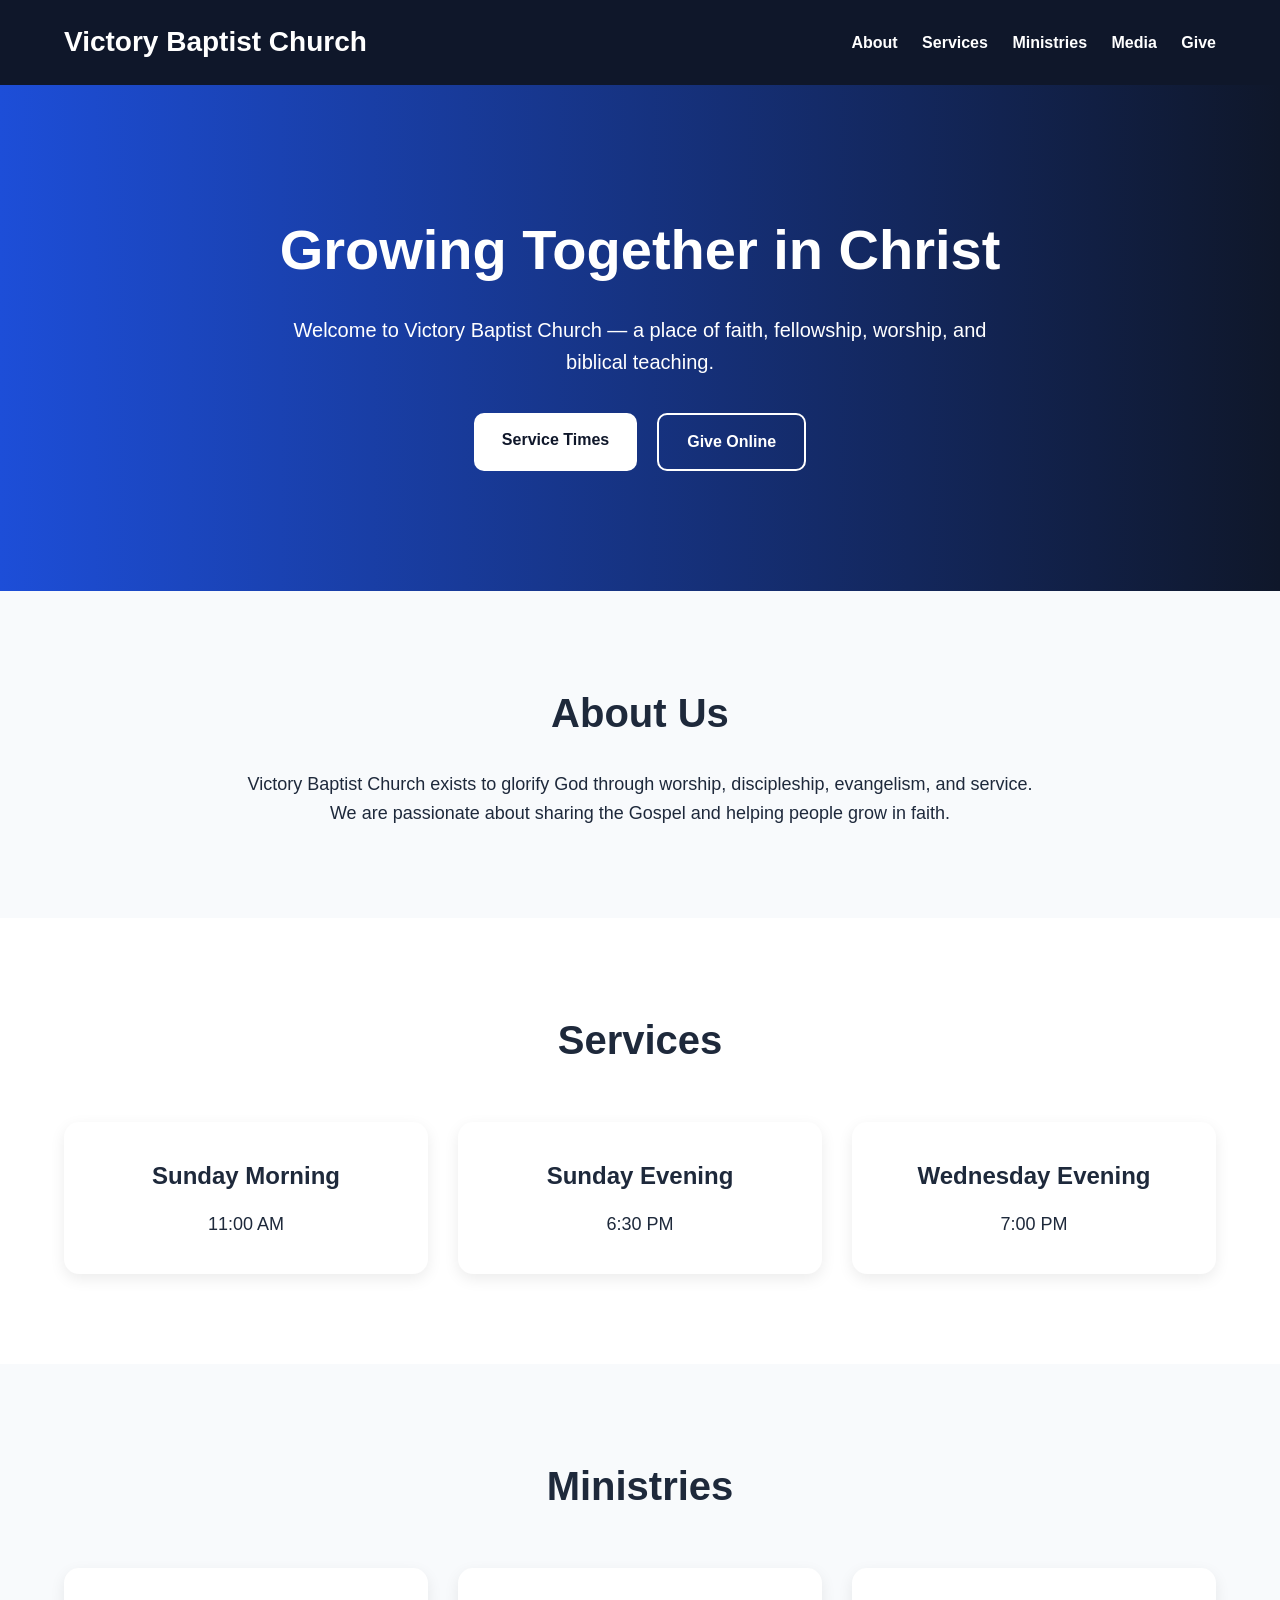
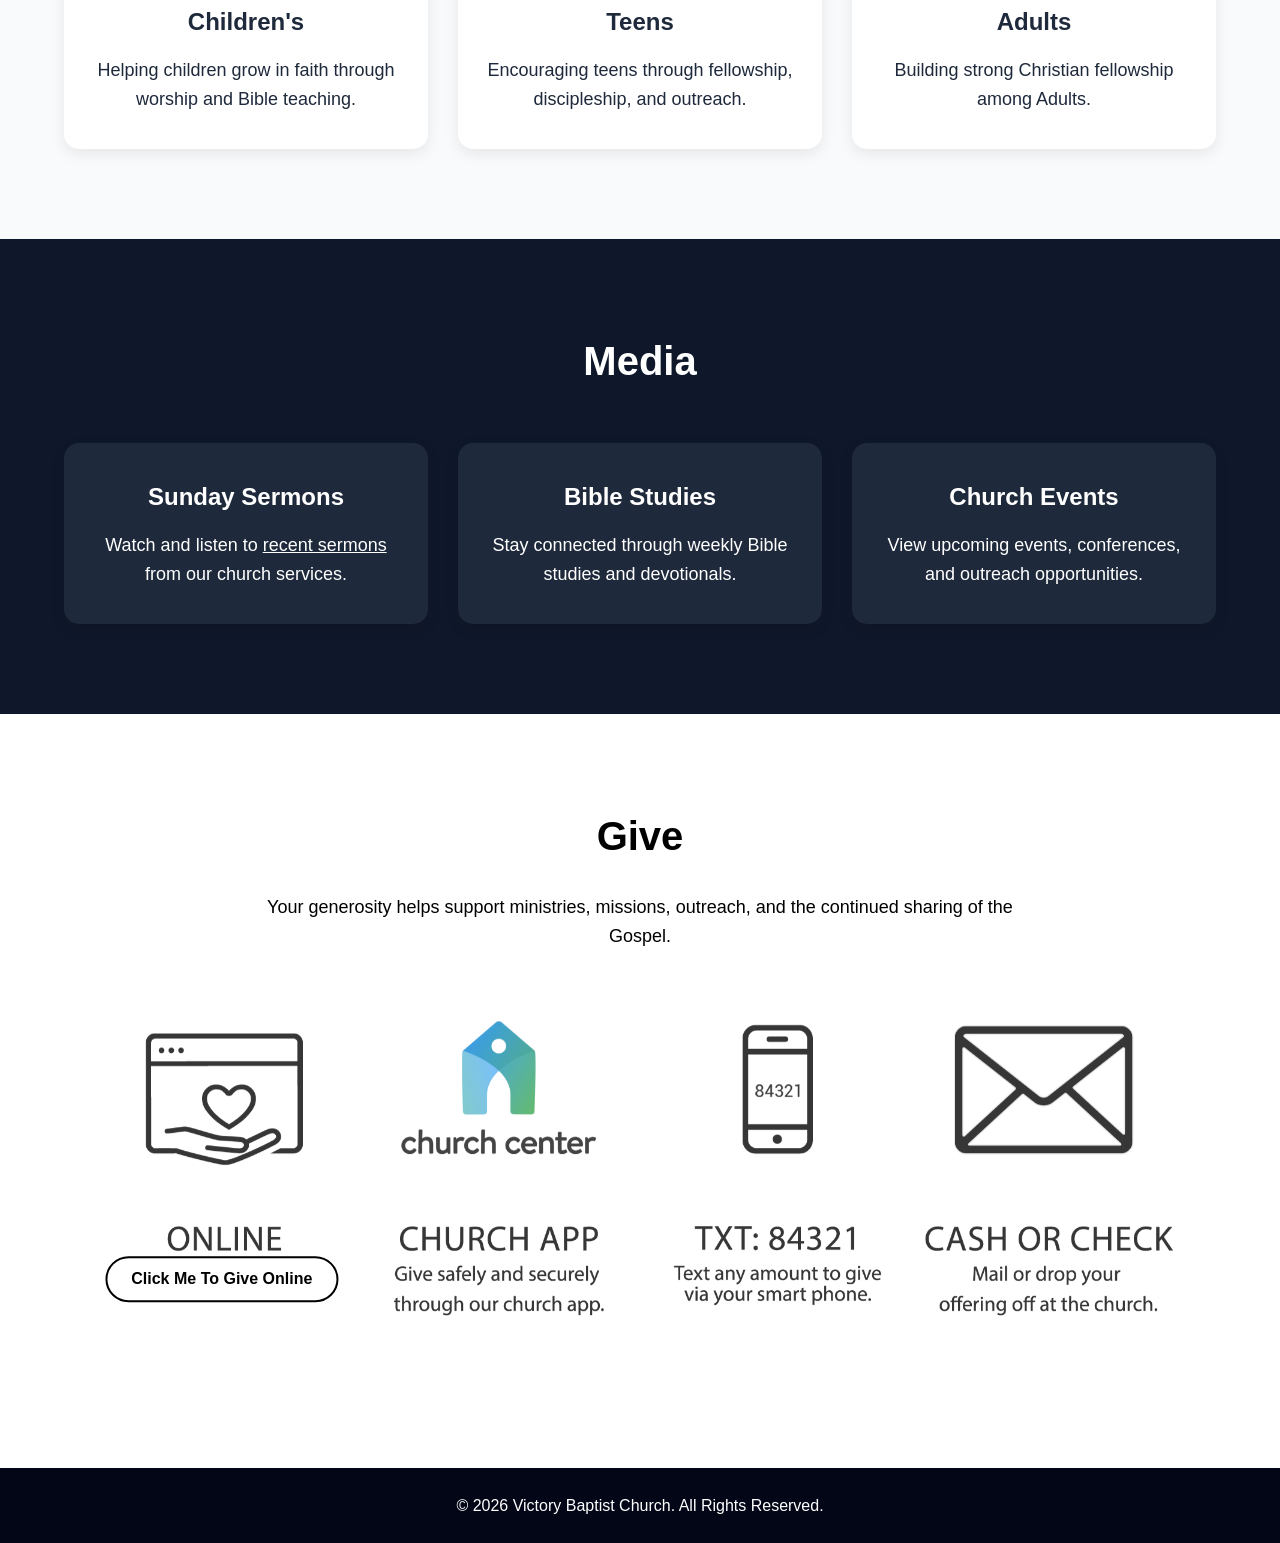
==== default.html @ 4fc5c0f0 "This is the base of what I am working with right now the images and the style sheet and the html" ====
<!DOCTYPE html>
<!-- saved from url=(0033)https://www.vbcbaytown.org/#media -->
<html lang="en">

<head>
	<meta http-equiv="Content-Type" content="text/html; charset=UTF-8">

	<meta name="viewport" content="width=device-width, initial-scale=1.0">
	<title>Victory Baptist Church</title>
	<link rel="stylesheet" href="style.css">
</head>

<body>

	<!-- Header -->
	<header>
		<div class="container nav-container">
			<h1 class="logo">Victory Baptist Church</h1>

			<nav>
				<a href="#about">About</a>
				<a href="#services">Services</a>
				<a href="#ministries">Ministries</a>
				<a href="#media">Media</a>
				<a href="#give">Give</a>
			</nav>
		</div>
	</header>

	<!-- Hero -->
	<section class="hero">
		<div class="container">
			<h2>Growing Together in Christ</h2>
			<p>
				Welcome to Victory Baptist Church — a place of faith,
				fellowship, worship, and biblical teaching.
			</p>

			<div class="hero-buttons">
				<a href="#services" class="btn primary-btn">Service Times</a>
				<a href="#give" class="btn secondary-btn">Give Online</a>
			</div>
		</div>
	</section>

	<!-- About -->
	<section id="about" class="section">
		<div class="container">
			<h3>About Us</h3>

			<p>
				Victory Baptist Church exists to glorify God through worship,
				discipleship, evangelism, and service. We are passionate about
				sharing the Gospel and helping people grow in faith.
			</p>
		</div>
	</section>

	<!-- Services -->
	<section id="services" class="section light-section">
		<div class="container">
			<h3>Services</h3>

			<div class="cards">
				<div class="card">
					<h4>Sunday Morning</h4>
					<p>11:00 AM</p>
				</div>

				<div class="card">
					<h4>Sunday Evening</h4>
					<p>6:30 PM</p>
				</div>

				<div class="card">
					<h4>Wednesday Evening</h4>
					<p>7:00 PM</p>
				</div>
			</div>
		</div>
	</section>

	<!-- Ministries -->
	<section id="ministries" class="section">
		<div class="container">
			<h3>Ministries</h3>

			<div class="cards">
				<div class="card">
					<h4>Children's</h4>
					<p>Helping children grow in faith through worship and Bible teaching.</p>
				</div>

				<div class="card">
					<h4>Teens</h4>
					<p>Encouraging teens through fellowship, discipleship, and outreach.</p>
				</div>

				<div class="card">
					<h4>Adults</h4>
					<p>Building strong Christian fellowship among Adults.</p>
				</div>

			</div>
		</div>
	</section>

	<!-- Media -->
	<section id="media" class="section dark-section">
		<div class="container">
			<h3>Media</h3>

			<div class="cards">
				<div class="card dark-card">
					<h4>Sunday Sermons</h4>
					<p>Watch and listen to <a style="color:white"
							href="https://www.youtube.com/@vbcbaytown/streams"> recent
							sermons </a>from our church services.</p>
				</div>

				<div class="card dark-card">
					<h4>Bible Studies</h4>
					<p>Stay connected through weekly Bible studies and devotionals.</p>
				</div>

				<div class="card dark-card">
					<h4>Church Events</h4>
					<p>View upcoming events, conferences, and outreach opportunities.</p>
				</div>
			</div>
		</div>
	</section>

	<!-- Give -->
	<section id="give" class="section give-section">
		<div class="container">
			<h3 style="color: black;">Give</h3>

			<p style="color: black;">
				Your generosity helps support ministries, missions, outreach,
				and the continued sharing of the Gospel.
			</p>

			<div class="image-container">

				<img src="./images/3WaysToGive_edited.png" style="max-width: 100%; height: auto">

				<a href="https://vbcbaytown.churchcenter.com/giving?open-in-church-center-modal=true"
					class="overlay-link">Click Me To Give Online</a>

			</div>


		</div>
	</section>

	<!-- Footer -->
	<footer>
		<div class="container">
			<p>© 2026 Victory Baptist Church. All Rights Reserved.</p>
		</div>
	</footer>




</body>

</html>
---- style.css ----
* {
	margin: 0;
	padding: 0;
	box-sizing: border-box;
}

body {
	font-family: Arial, sans-serif;
	line-height: 1.6;
	background: #f8fafc;
	color: #1e293b;
}

.container {
	width: 90%;
	max-width: 1200px;
	margin: auto;
}

header {
	background: #0f172a;
	color: white;
	padding: 20px 0;
	position: sticky;
	top: 0;
	z-index: 1000;
}

.nav-container {
	display: flex;
	justify-content: space-between;
	align-items: center;
}

.logo {
	font-size: 28px;
}

nav a {
	color: white;
	text-decoration: none;
	margin-left: 20px;
	font-weight: bold;
	transition: 0.3s;
}

nav a:hover {
	color: #60a5fa;
}

.hero {
	background: linear-gradient(to right, #1d4ed8, #0f172a);
	color: white;
	text-align: center;
	padding: 120px 20px;
}

.hero h2 {
	font-size: 56px;
	margin-bottom: 20px;
}

.hero p {
	max-width: 700px;
	margin: auto;
	font-size: 20px;
	margin-bottom: 35px;
}

.hero-buttons {
	display: flex;
	justify-content: center;
	gap: 20px;
	flex-wrap: wrap;
}

.image-container {
	position: relative;
	max-width: 100%;
	text-align: center;
}

.image-container img {
	display: block;
	max-width: 100%;
	height: auto;
}

.overlay-link {
	position: absolute;
	left: 13.7%;
	top: 77%;
	transform: translate(-50%, -50%);

	background: white;
	color: black;
	padding: 0.5rem 1.5rem;
	border: 2px solid black;
	border-radius: 999px;
	text-decoration: none;
	font-weight: bold;
	white-space: nowrap;
}


.overlay-link:hover {

	background: #e2e8f0;
}

.btn {
	display: inline-block;
	padding: 14px 28px;
	border-radius: 10px;
	text-decoration: none;
	font-weight: bold;
	transition: 0.3s;
}

.primary-btn {
	background: white;
	color: #0f172a;
}

.primary-btn:hover {
	background: #e2e8f0;
}

.secondary-btn {
	border: 2px solid white;
	color: white;
}

.secondary-btn:hover {
	background: rgba(255, 255, 255, 0.1);
}

.section {
	padding: 90px 0;
	text-align: center;
}

.section h3 {
	font-size: 40px;
	margin-bottom: 25px;
}

.section p {
	max-width: 800px;
	margin: auto;
	font-size: 18px;
}

.light-section {
	background: white;
}

.dark-section {
	background: #0f172a;
	color: white;
}

.cards {
	margin-top: 50px;
	display: grid;
	grid-template-columns: repeat(auto-fit, minmax(250px, 1fr));
	gap: 30px;
}

.card {
	background: white;
	padding: 35px 25px;
	border-radius: 15px;
	box-shadow: 0 5px 15px rgba(0, 0, 0, 0.08);
	transition: 0.3s;
}

.card:hover {
	transform: translateY(-8px);
}

.card h4 {
	margin-bottom: 15px;
	font-size: 24px;
}

.dark-card {
	background: #1e293b;
	color: white;
}

.give-section {
	/*background: linear-gradient(to right, #1d4ed8, #0f172a);*/
	background: white;
	color: white;
}

footer {
	background: #020617;
	color: white;
	text-align: center;
	padding: 25px 0;
}

@media (max-width: 768px) {
	.nav-container {
		flex-direction: column;
		gap: 15px;
	}

	nav {
		display: flex;
		flex-wrap: wrap;
		justify-content: center;
	}

	nav a {
		margin: 10px;
	}

	.hero h2 {
		font-size: 40px;
	}

	.section h3 {
		font-size: 32px;
	}

	.overlay-link {
		left: 13.7%;
		top: 80.5%;
		padding: 0.3rem .5rem;
		border: 1px solid black;
		font-size: 0.35rem;
	}
}
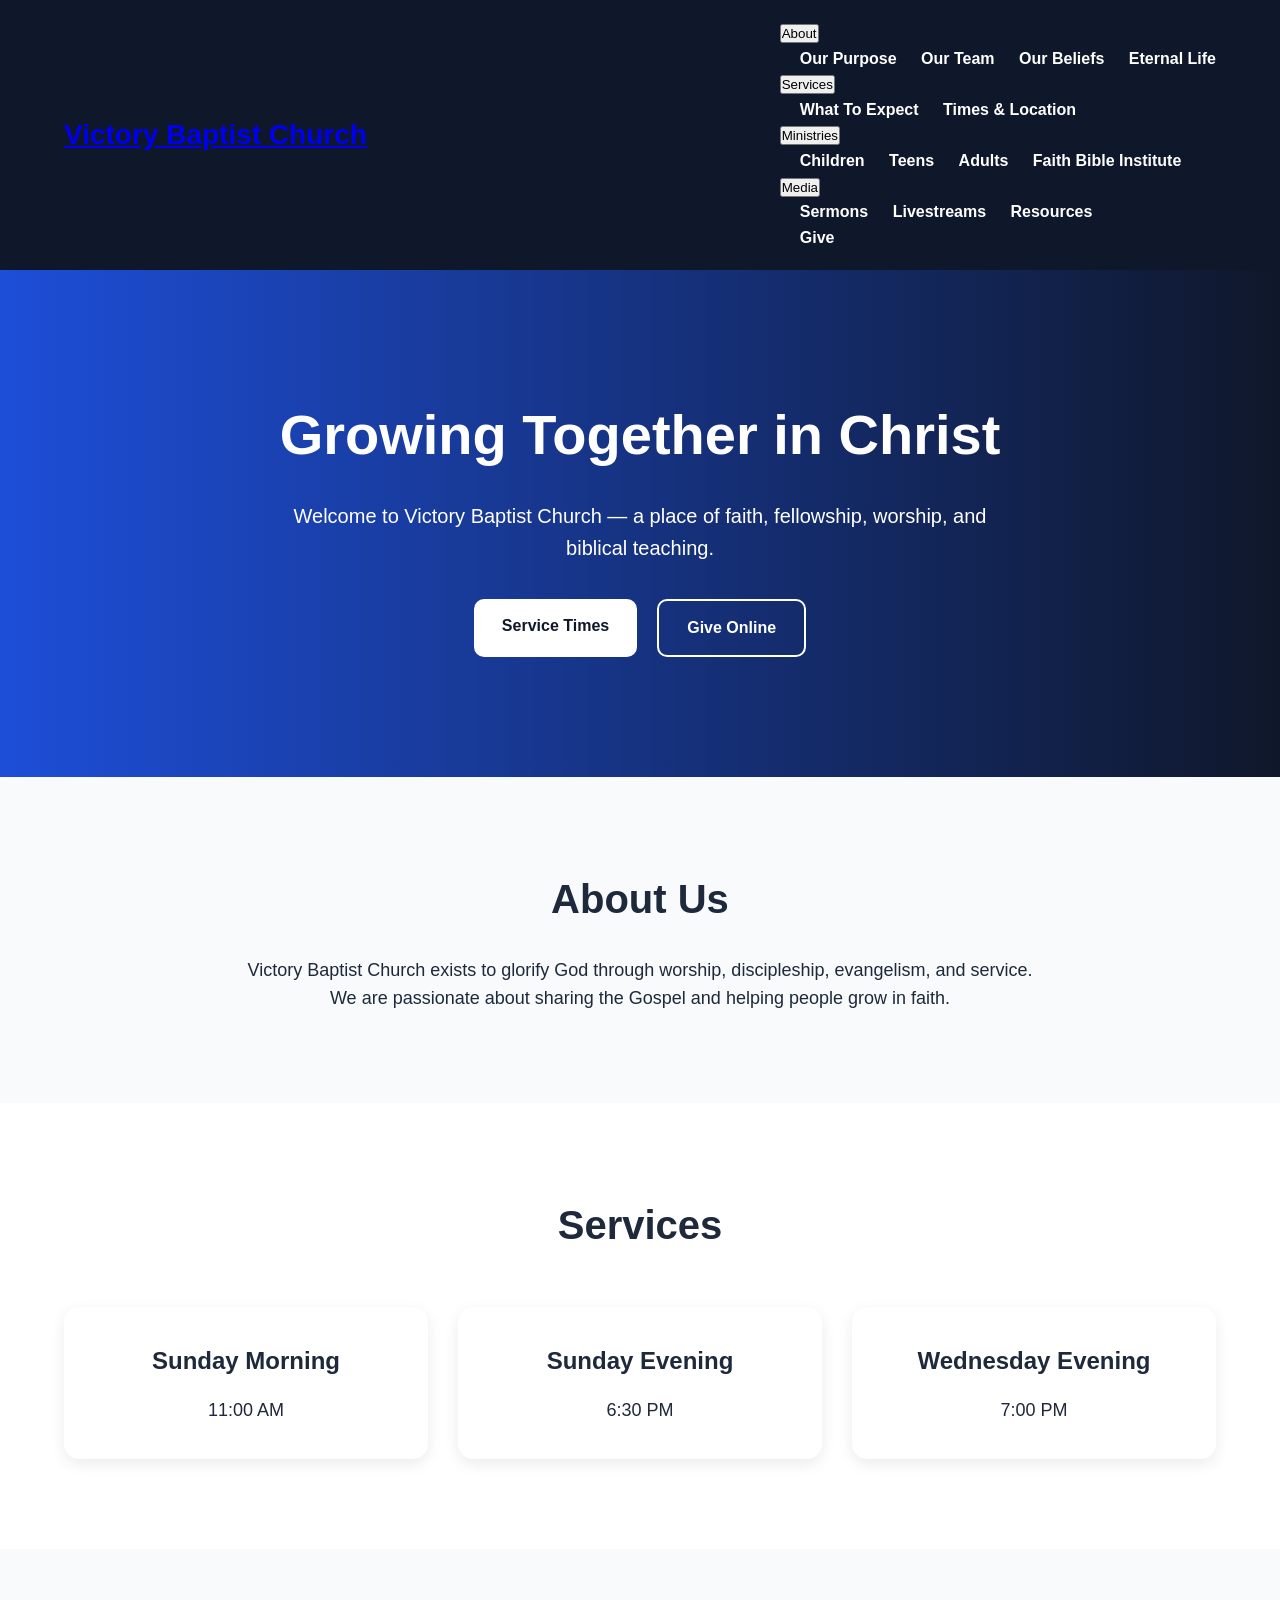
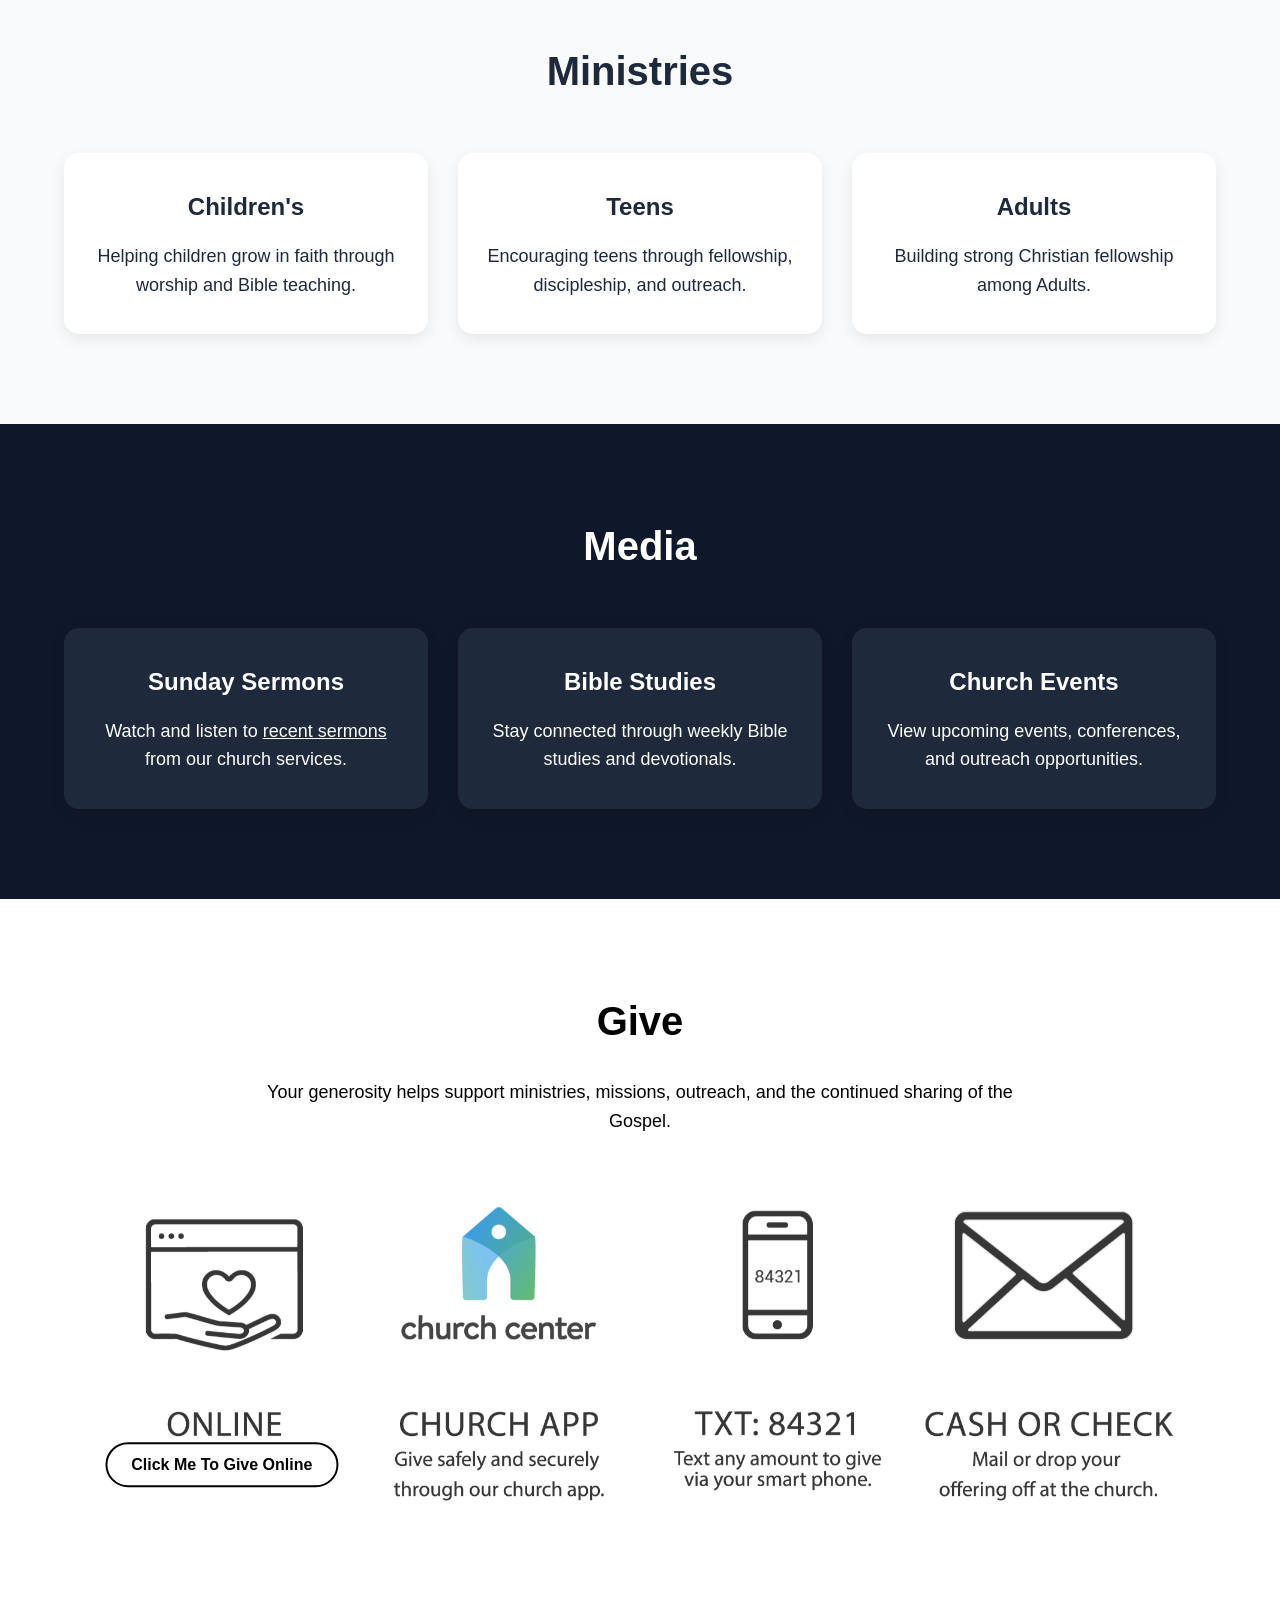
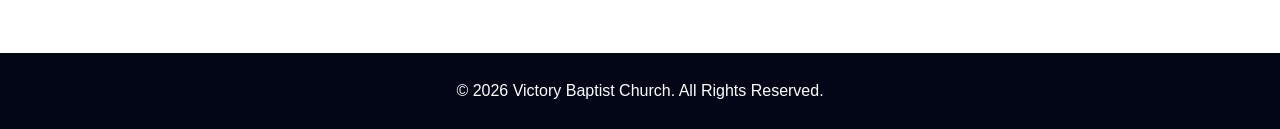
==== commit 96d6a2fc: "Header changes to cooperate with different file directorys" ====
--- a/default.html
+++ b/default.html
@@ -11,21 +11,8 @@
 </head>
 
 <body>
-
 	<!-- Header -->
-	<header>
-		<div class="container nav-container">
-			<h1 class="logo">Victory Baptist Church</h1>
-
-			<nav>
-				<a href="#about">About</a>
-				<a href="#services">Services</a>
-				<a href="#ministries">Ministries</a>
-				<a href="#media">Media</a>
-				<a href="#give">Give</a>
-			</nav>
-		</div>
-	</header>
+	<script src="header.js"></script>
 
 	<!-- Hero -->
 	<section class="hero">
@@ -153,17 +140,8 @@
 
 		</div>
 	</section>
-
 	<!-- Footer -->
-	<footer>
-		<div class="container">
-			<p>© 2026 Victory Baptist Church. All Rights Reserved.</p>
-		</div>
-	</footer>
-
-
-
-
+	<script src="footer.js"> </script>
 </body>
 
 </html>
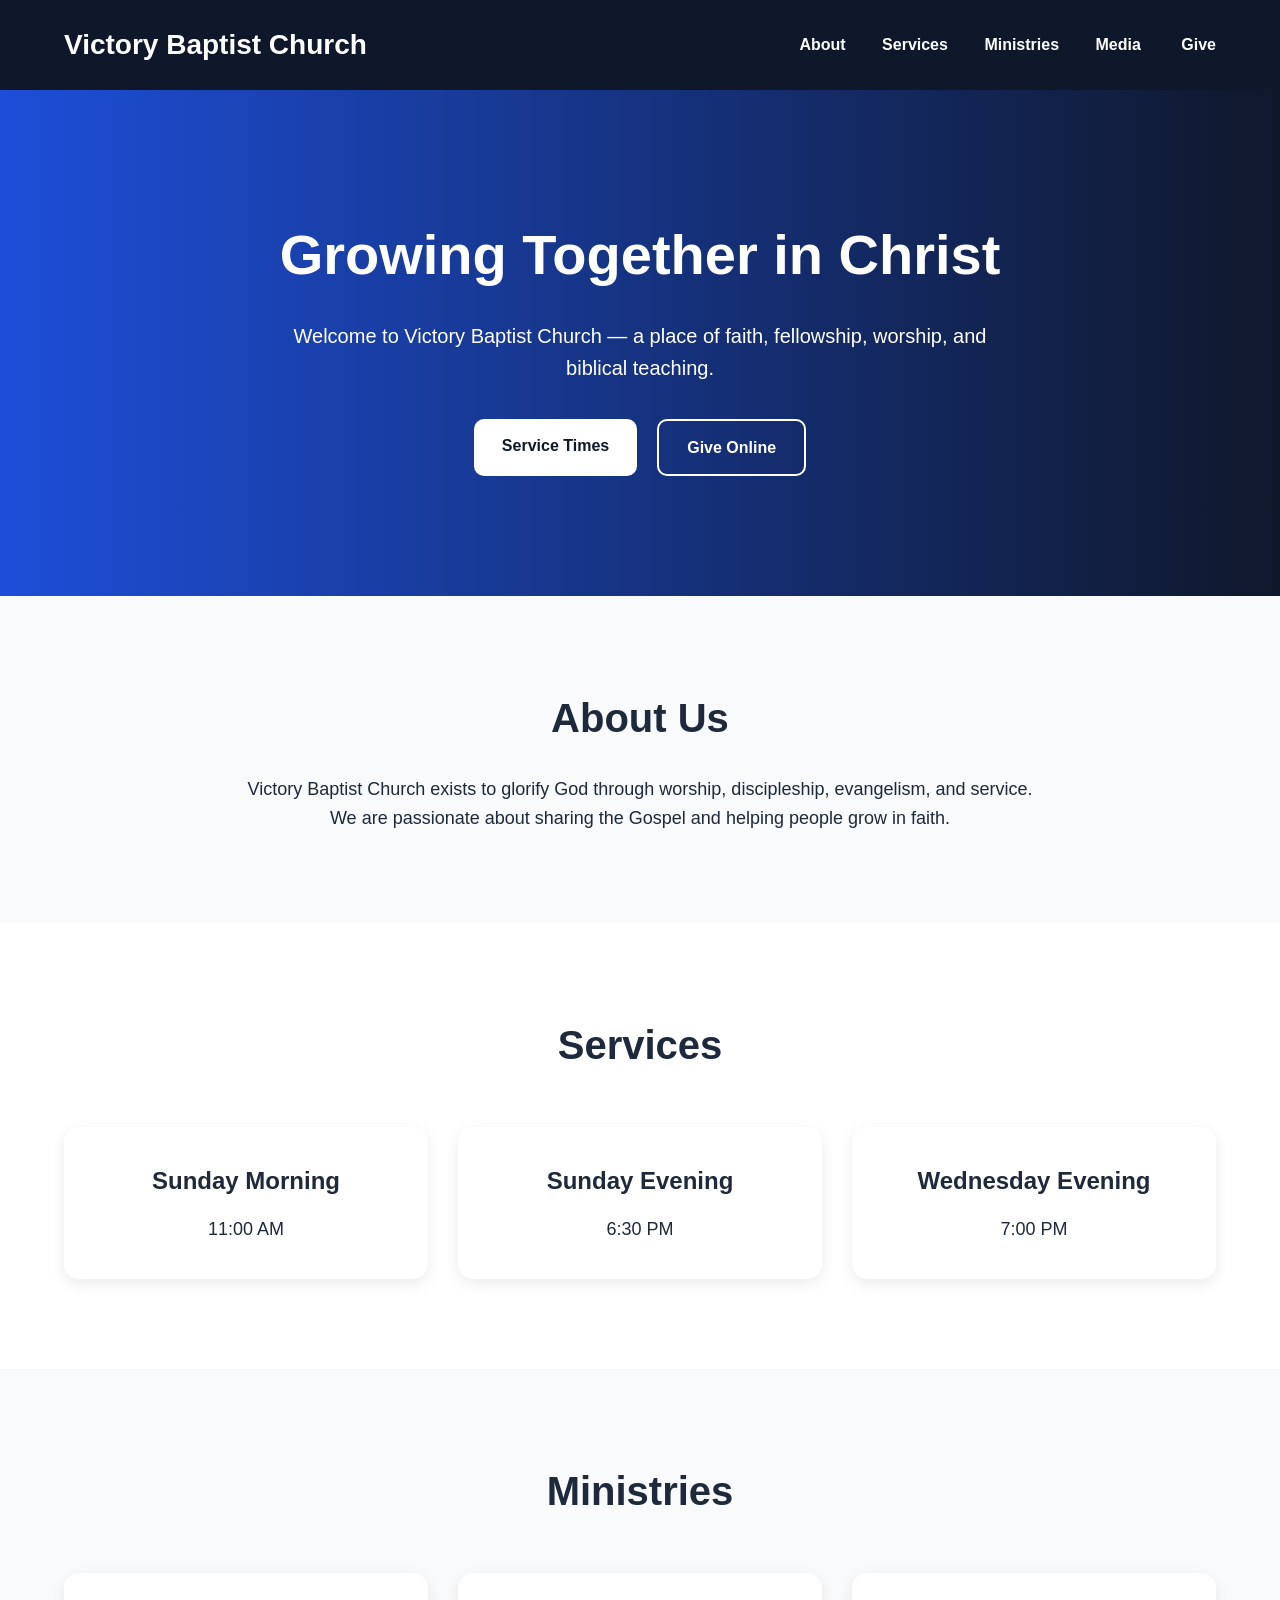
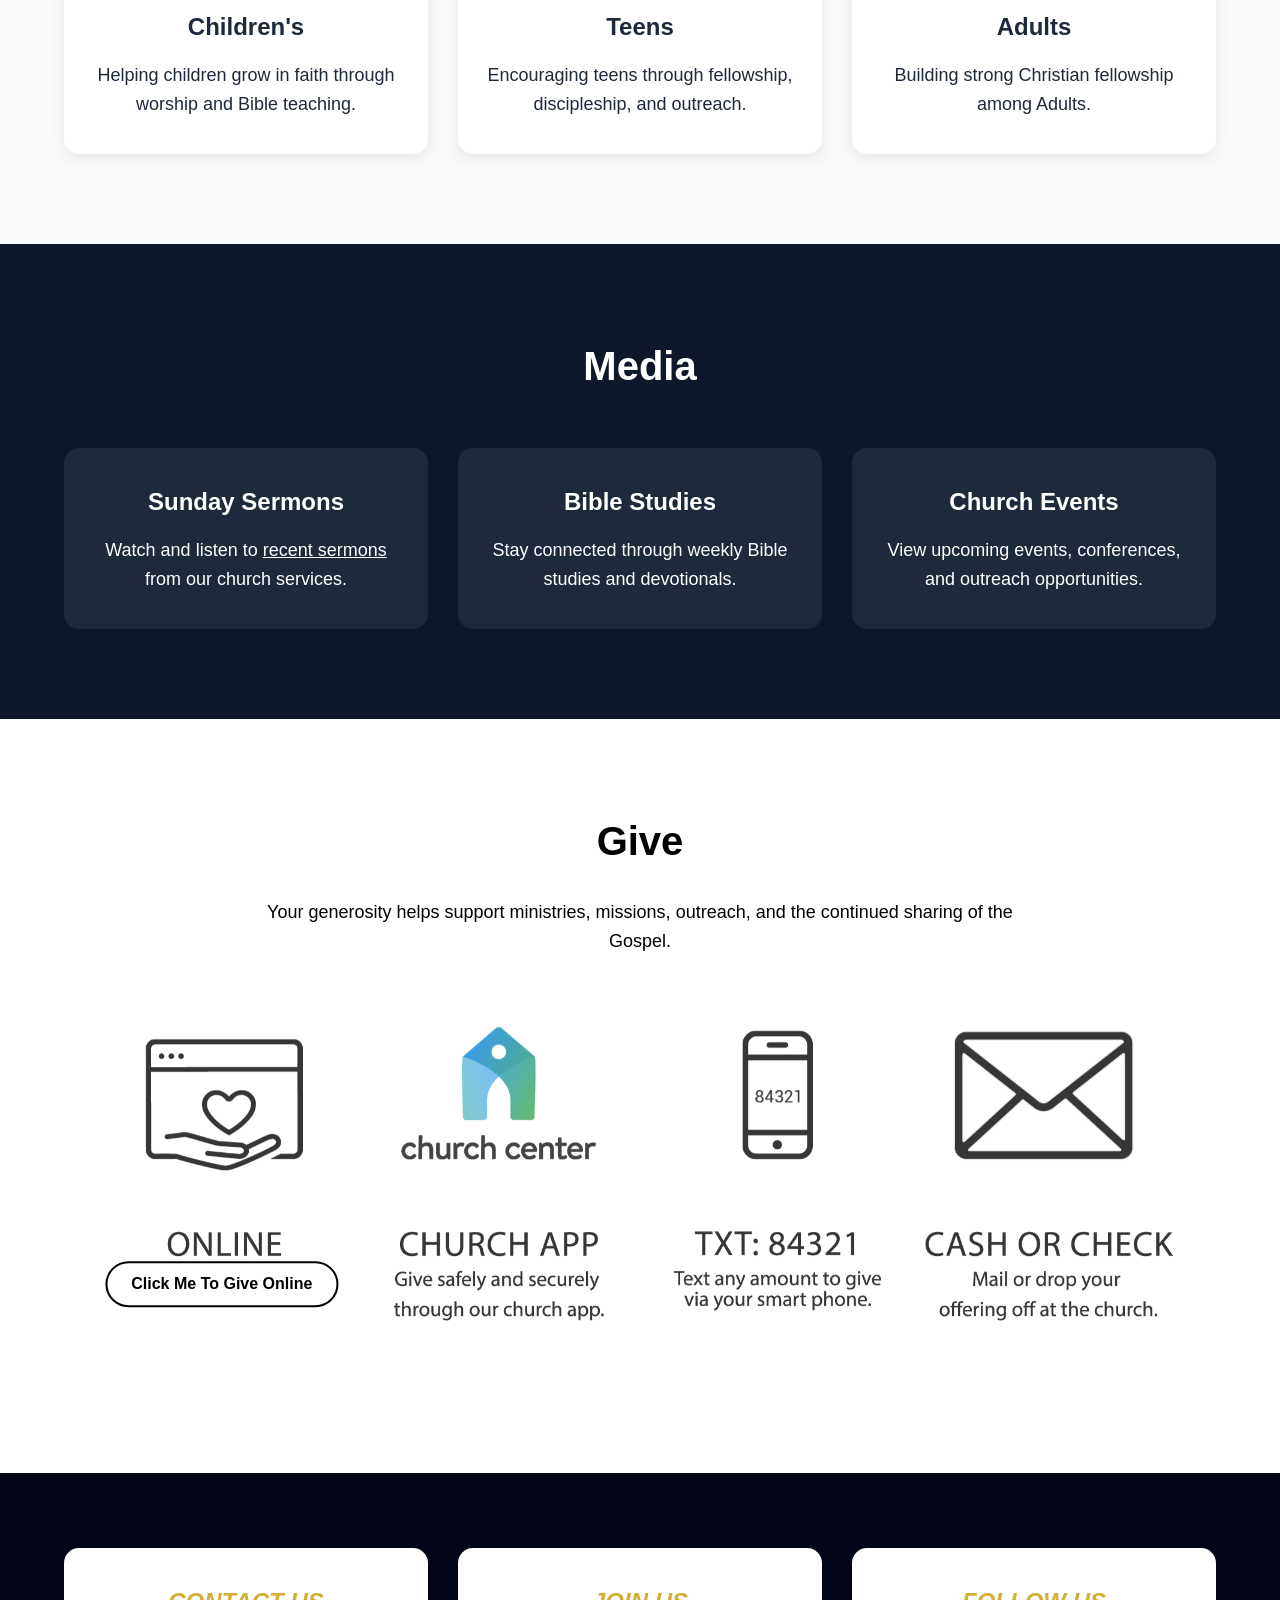
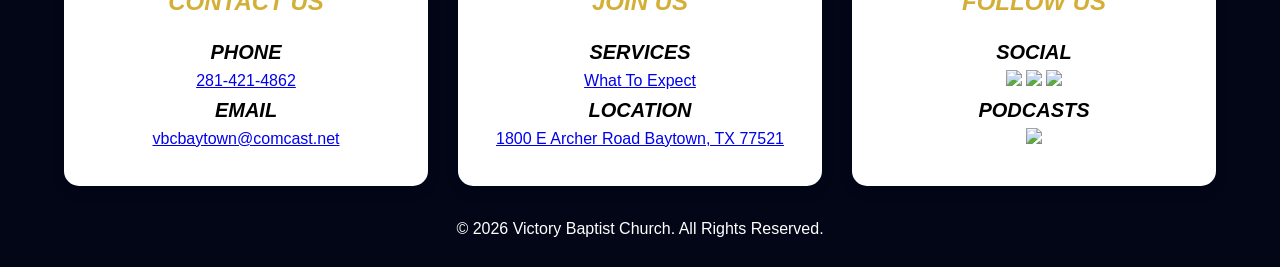
==== commit 485aa618: "Adjusted footer to add more information about the church. Also add index.html to show a page is unde" ====
--- a/default.html
+++ b/default.html
@@ -7,12 +7,12 @@
 
 	<meta name="viewport" content="width=device-width, initial-scale=1.0">
 	<title>Victory Baptist Church</title>
-	<link rel="stylesheet" href="style.css">
+	<link rel="stylesheet" href="/style.css">
 </head>
 
 <body>
 	<!-- Header -->
-	<script src="header.js"></script>
+	<script src="/header.js"></script>
 
 	<!-- Hero -->
 	<section class="hero">
@@ -141,7 +141,7 @@
 		</div>
 	</section>
 	<!-- Footer -->
-	<script src="footer.js"> </script>
+	<script src="/footer.js"> </script>
 </body>
 
 </html>
--- a/style.css
+++ b/style.css
@@ -3,6 +3,98 @@
 	padding: 0;
 	box-sizing: border-box;
 }
+
+.our-purpose {
+	background: linear-gradient(to right, #1d4ed8, #0f172a);
+	color: white;
+	text-align: center;
+	padding: 10px 20px;
+}
+
+.our-purpose h2 {
+	font-size: 80px;
+	margin-bottom: 20px;
+	font-style: italic;
+	-webkit-text-stroke: 2px black;
+}
+
+.our-purpose img {
+	border: 5px solid whitesmoke;
+}
+
+
+.our-team {
+	background: linear-gradient(to right, #1d4ed8, #0f172a);
+	color: white;
+	text-align: center;
+	padding: 10px 20px;
+}
+
+
+.our-team h2 {
+	font-size: 80px;
+	font-weight: 1000;
+}
+
+.our-team img {
+	border: 5px solid whitesmoke;
+	border-radius: 50%;
+	width: 50%;
+}
+
+.our-team hr {
+	width: 35%;
+	margin-top: 0px;
+	margin-left: auto;
+	margin-right: auto;
+	margin-bottom: 25px;
+	height: 3px;
+	background-color: white;
+}
+
+.our-beliefs {
+	background: linear-gradient(to right, #0f1242, #0f152a);
+	color: white;
+	text-align: center;
+	padding: 10px 20px;
+}
+
+.our-beliefs h2 {
+	font-size: 80px;
+	font-weight: 1000;
+}
+
+.our-beliefs hr {
+	width: 35%;
+	margin-top: 0px;
+	margin-left: auto;
+	margin-right: auto;
+	margin-bottom: 25px;
+	height: 3px;
+	background-color: white;
+}
+
+.our-beliefs p {
+	text-align: left;
+	font-size: 30px;
+}
+
+.our-beliefs h1 {
+	text-align: left;
+	font-size: 40px;
+	font-style: italic;
+}
+
+
+.eternal-life {
+	background: linear-gradient(to right, #0f1242, #0f152a);
+	color: white;
+	text-align: center;
+	padding: 10px 20px;
+}
+
+
+
 
 body {
 	font-family: Arial, sans-serif;
@@ -34,6 +126,17 @@
 
 .logo {
 	font-size: 28px;
+
+}
+
+.link_logo {
+
+	text-decoration: none;
+	color: white;
+}
+
+.link_logo:hover {
+	color: blueviolet;
 }
 
 nav a {
@@ -153,6 +256,7 @@
 
 .light-section {
 	background: white;
+
 }
 
 .dark-section {
@@ -195,12 +299,84 @@
 	color: white;
 }
 
+.grid-container {
+	background: white;
+	padding: 35px 25px;
+	border-radius: 15px;
+	box-shadow: 0 5px 15px rgba(0, 0, 0, 0.08);
+	transition: 0.3s;
+}
+
 footer {
 	background: #020617;
 	color: white;
 	text-align: center;
 	padding: 25px 0;
 }
+
+.footerText {
+	color: black;
+	font-size: 20px;
+	text-align: center;
+	font-style: italic;
+	font-weight: 700;
+
+}
+
+h4.footerText {
+	color: #D4AF37;
+}
+
+
+/* Dropdown Button */
+.dropbtn {
+	background-color: #0f172a;
+	color: white;
+	padding: 16px;
+	font-weight: bold;
+	font-size: 16px;
+	border: none;
+}
+
+/* The container <div> - needed to position the dropdown content */
+.dropdown {
+	position: relative;
+	display: inline-block;
+}
+
+/* Dropdown Content (Hidden by Default) */
+.dropdown-content {
+	display: none;
+	position: absolute;
+	background-color: #f1f1f1;
+	min-width: 160px;
+	box-shadow: 0px 8px 16px 0px rgba(0, 0, 0, 0.2);
+	z-index: 1;
+}
+
+/* Links inside the dropdown */
+.dropdown-content a {
+	color: black;
+	padding: 12px 16px;
+	text-decoration: none;
+	display: block;
+}
+
+/* Change color of dropdown links on hover */
+.dropdown-content a:hover {
+	background-color: #ddd;
+}
+
+/* Show the dropdown menu on hover */
+.dropdown:hover .dropdown-content {
+	display: block;
+}
+
+/* Change the background color of the dropdown button when the dropdown content is shown */
+.dropdown:hover .dropbtn {
+	background-color: #1d4ed8;
+}
+
 
 @media (max-width: 768px) {
 	.nav-container {
